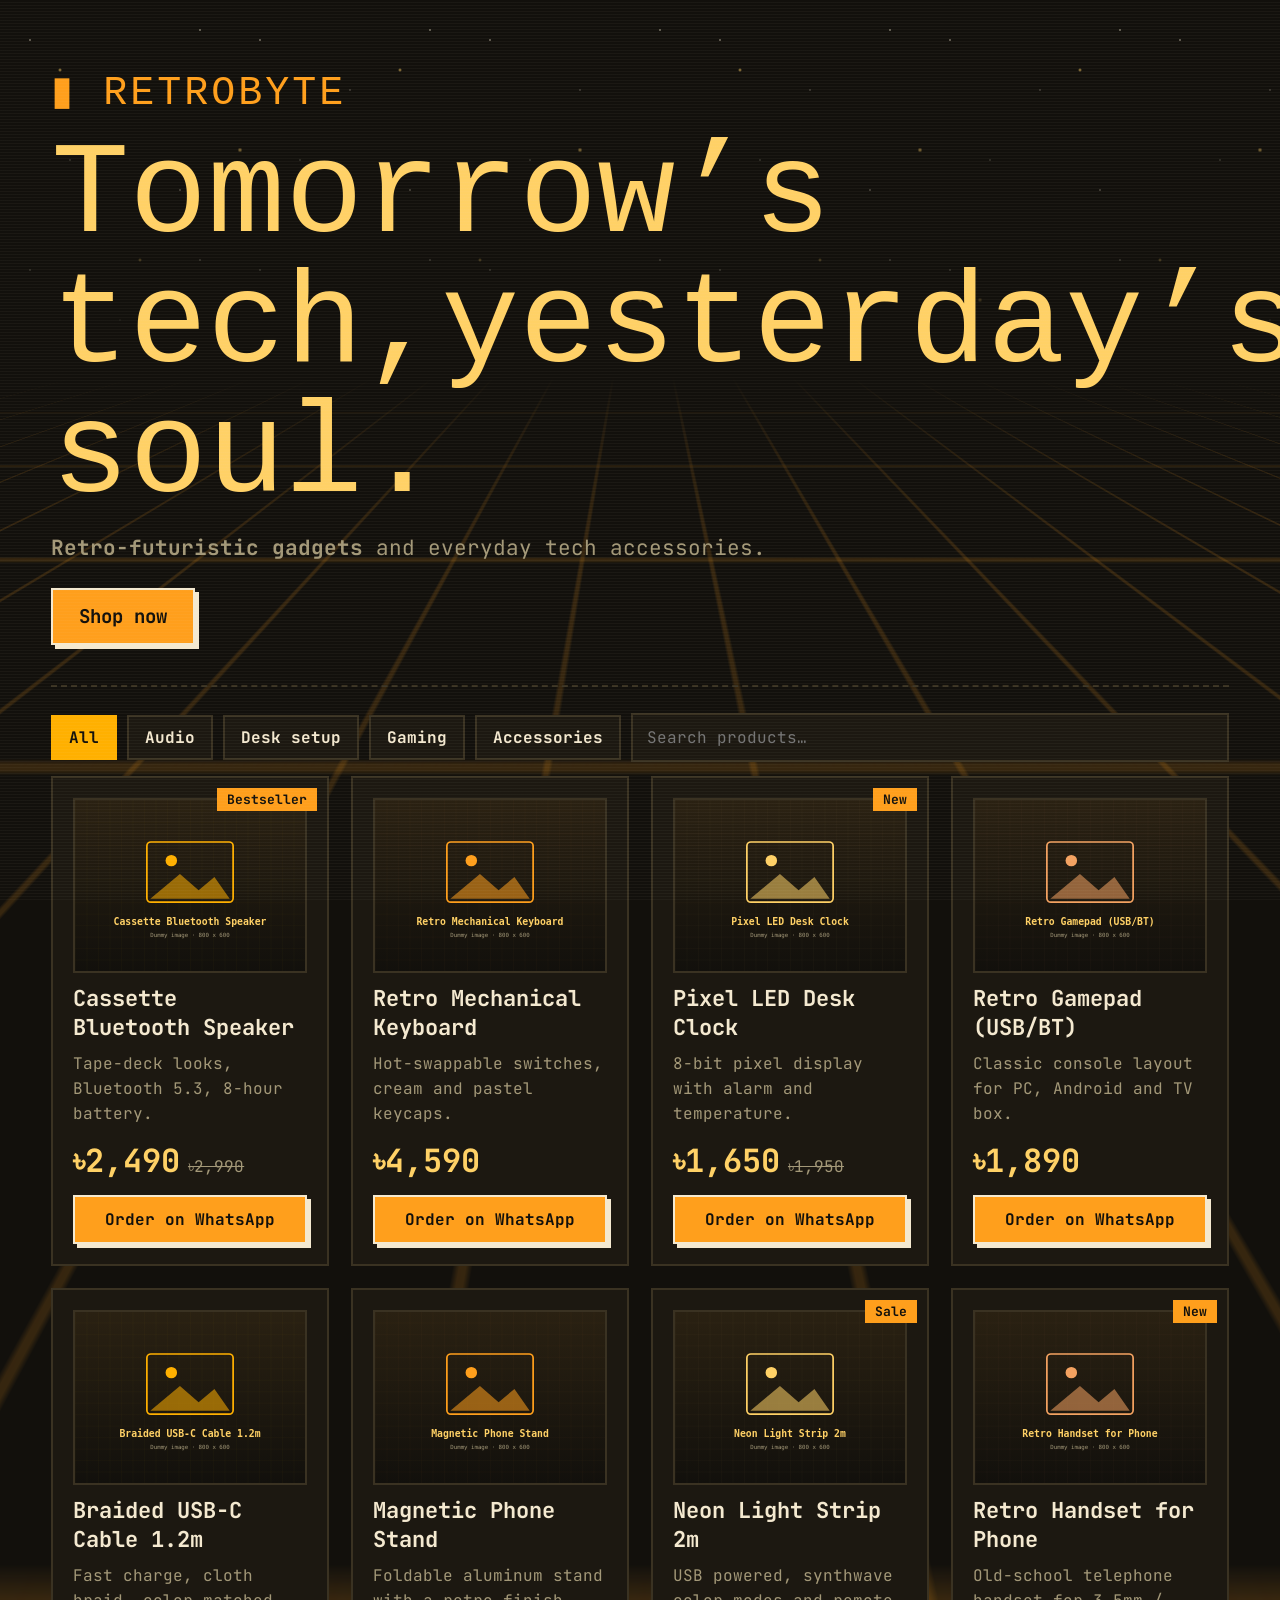
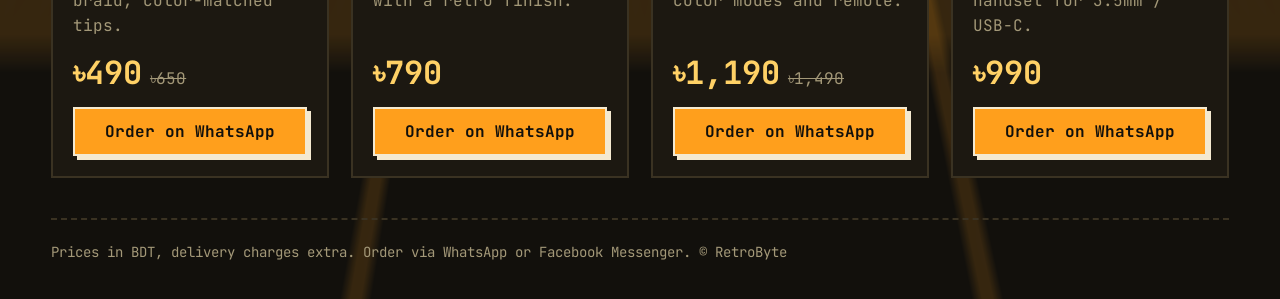
==== index.html @ 9046e6ab "Update logo and header content in index.html" ====
<!DOCTYPE html>
<html lang="en">

<head>
  <meta charset="utf-8">
  <meta name="viewport" content="width=device-width, initial-scale=1, viewport-fit=cover">
  <title>RetroByte · Products &amp; Prices</title>
  <link
    href="https://fonts.googleapis.com/css2?family=JetBrains+Mono:wght@400;700&family=Space+Mono:wght@400;700&family=Space+Grotesk:wght@300;700&family=Nova+Script&display=swap"
    rel="stylesheet">
  <link rel="icon" type="image/png" href="logo.png">
  <link rel="apple-touch-icon" href="logo.png">
  <link rel="stylesheet" href="style.css">
</head>

<body>
  <div aria-hidden="true"><span class="shoot s1"></span><span class="shoot s2"></span><span class="shoot s3"></span>
  </div>
  <div class="wrap">
    <header class="hero">
      <div class="logo">▮ <span class="re">RETRO</span><span class="by">BYTE</span></div>
      <h1 class="tagline"><span class="l1">Tomorrow<span class="p a">’</span>s tech<span
            class="p c">,</span></span><span class="l2">yesterday<span class="p a">’</span>s soul.</span></h1>
      <p class="sub"><b>Retro-futuristic gadgets</b> and everyday tech accessories.</p>
      <div class="nav"><a class="btn" href="#shop">Shop now</a></div>
    </header>

    <section id="shop">
      <div class="tools">
        <div class="chips" id="chips"></div>
        <input type="search" id="q" placeholder="Search products…" aria-label="Search products">
      </div>
      <div class="grid" id="grid"></div>
    </section>


    <footer>
      Prices in BDT, delivery charges extra. Order via WhatsApp or Facebook Messenger. © RetroByte
    </footer>
  </div>

  <script src="products.js"></script>
  <script src="script.js"></script>
</body>

</html>
---- style.css ----
:root {
  --bg: #12100c;
  --surface: #1c1811;
  --text: #f4e9d0;
  --muted: #a39878;
  --line: #3a3222;
  --accent: #ff9f1c;
  --accent2: #ffd166;
  --onaccent: #12100c;
  --tag: #ffb000;
  --tagtext: #12100c;
  --dot: color-mix(in srgb, #f4e9d0 70%, transparent);
  --dot2: color-mix(in srgb, #ffd166 85%, transparent);
  box-sizing: border-box;
  padding-top: env(safe-area-inset-top, 0px);
  padding-bottom: env(safe-area-inset-bottom, 0px)
}

html {
  scroll-padding-top: env(safe-area-inset-top, 0px)
}

*,
*::before,
*::after {
  box-sizing: border-box
}

body {
  margin: 0;
  background: var(--bg);
  color: var(--text);
  font-family: "JetBrains Mono", ui-monospace, Menlo, Consolas, monospace;
  line-height: 1.5
}

.wrap {
  width: 100%;
  max-width: 1600px;
  margin: 0 auto;
  padding: 0 clamp(18px, 4vw, 64px)
}

header.hero {
  padding: 44px 0 28px;
  border-bottom: 2px dashed var(--line)
}

.logo {
  font-family: "VT323", ui-monospace, monospace;
  font-size: clamp(28px, 4vw, 40px);
  color: var(--accent);
  letter-spacing: 3px
}

h1 {
  font-family: "VT323", ui-monospace, monospace;
  font-size: clamp(56px, 12vw, 130px);
  line-height: 1;
  margin: 8px 0 10px;
  font-weight: 400
}

h1 span {
  color: var(--accent2)
}

.hero p {
  max-width: 760px;
  font-size: clamp(16px, 2.2vw, 21px);
  color: var(--muted);
  margin: 0 0 24px
}

.nav .btn {
  font-size: clamp(15px, 1.8vw, 19px);
  padding: 14px 26px
}

.nav {
  display: flex;
  gap: 10px;
  flex-wrap: wrap
}

.btn {
  display: inline-block;
  padding: 10px 16px;
  border: 2px solid var(--text);
  background: var(--accent);
  color: var(--onaccent);
  text-decoration: none;
  font: 700 14px "JetBrains Mono", monospace;
  box-shadow: 4px 4px 0 var(--text);
  cursor: pointer
}

.btn:active {
  transform: translate(2px, 2px);
  box-shadow: 2px 2px 0 var(--text)
}

.btn.alt {
  background: var(--surface);
  color: var(--text)
}

.tools {
  display: flex;
  gap: 10px;
  flex-wrap: wrap;
  align-items: center;
  margin: 26px 0 14px
}

.chips {
  display: flex;
  gap: 10px;
  flex-wrap: wrap
}

.chip {
  padding: 10px 16px;
  border: 2px solid var(--line);
  background: var(--surface);
  color: var(--text);
  font: 700 15px "JetBrains Mono", monospace;
  cursor: pointer
}

.chip[aria-pressed="true"] {
  background: var(--tag);
  color: var(--tagtext);
  border-color: var(--tag)
}

input[type=search] {
  margin-left: auto;
  padding: 12px 14px;
  border: 2px solid var(--line);
  background: var(--surface);
  color: var(--text);
  font: 16px "JetBrains Mono", monospace;
  min-width: 0;
  flex: 1 1 200px;
  max-width: 100%
}

.grid {
  display: grid;
  grid-template-columns: repeat(auto-fill, minmax(min(230px, 100%), 1fr));
  gap: 16px;
  margin-bottom: 40px
}

.card {
  background: var(--surface);
  border: 2px solid var(--line);
  padding: 18px;
  display: flex;
  flex-direction: column;
  gap: 10px;
  position: relative
}

.card:hover {
  border-color: var(--accent2)
}

.badge {
  position: absolute;
  top: 10px;
  right: 10px;
  background: var(--accent);
  color: var(--onaccent);
  font: 700 13px "JetBrains Mono", monospace;
  padding: 3px 10px
}

.card h3 {
  margin: 2px 0 0;
  font-size: 19px;
  line-height: 1.3
}

.card p {
  margin: 0;
  color: var(--muted);
  font-size: 15px;
  line-height: 1.55;
  flex: 1
}

.price {
  display: flex;
  flex-wrap: wrap;
  align-items: baseline;
  gap: 4px 8px
}

.price b {
  font-family: "JetBrains Mono", ui-monospace, monospace;
  font-weight: 700;
  font-size: 28px;
  color: var(--accent2)
}

.price s {
  color: var(--muted);
  font-size: 15px
}

.card .btn {
  text-align: center;
  font-size: 15px;
  padding: 12px 8px
}

.empty {
  grid-column: 1/-1;
  text-align: center;
  color: var(--muted);
  padding: 30px
}

footer {
  border-top: 2px dashed var(--line);
  padding: 22px 0 36px;
  color: var(--muted);
  font-size: 14px
}

img,
svg {
  max-width: 100%
}

@media (max-width:820px) {
  .wrap {
    padding: 0 14px
  }

  header.hero {
    padding: 32px 0 22px
  }
}

@media (max-width:600px) {
  .tools {
    flex-direction: column;
    align-items: stretch;
    gap: 14px
  }

  .chips {
    flex-wrap: wrap;
    gap: 8px;
    order: 2
  }

  .chip {
    flex: 1 1 auto;
    padding: 11px 12px;
    text-align: center
  }

  input[type=search] {
    margin-left: 0;
    width: 100%;
    flex: none;
    font-size: 16px;
    order: 1
  }

  .grid {
    grid-template-columns: repeat(2, minmax(0, 1fr));
    gap: 10px
  }

  .card {
    padding: 12px
  }

  .card h3 {
    font-size: 16px
  }

  .card p {
    font-size: 14px
  }

  .price b {
    font-size: 22px
  }

  .card .btn {
    font-size: 14px;
    padding: 11px 4px
  }

  .nav .btn {
    flex: 1 1 auto;
    text-align: center
  }
}

@media (max-width:380px) {
  .grid {
    grid-template-columns: 1fr
  }
}

@media (min-width:1100px) {
  .grid {
    grid-template-columns: repeat(auto-fill, minmax(260px, 1fr));
    gap: 22px
  }

  .card {
    padding: 20px
  }

  .card h3 {
    font-size: 22px
  }

  .card p {
    font-size: 16px
  }

  .price b {
    font-size: 32px
  }

  .price s {
    font-size: 16px
  }

  .card .btn {
    font-size: 16px
  }

  .chip {
    font-size: 16px
  }

  header.hero {
    padding: 64px 0 40px
  }
}

@media (min-width:1600px) {
  .grid {
    grid-template-columns: repeat(auto-fill, minmax(300px, 1fr))
  }
}

/* Synthwave background: layered stars, shooting stars, scrolling perspective floor */
html::before,
html::after,
body::before,
body::after {
  content: "";
  position: fixed;
  pointer-events: none
}

html::before {
  inset: 0;
  z-index: -3;
  background:
    radial-gradient(1.5px 1.5px at 30px 40px, var(--dot), transparent),
    radial-gradient(1px 1px at 120px 90px, var(--dot), transparent),
    radial-gradient(1.5px 1.5px at 200px 30px, var(--dot), transparent),
    radial-gradient(1px 1px at 70px 160px, var(--dot), transparent),
    radial-gradient(1.5px 1.5px at 180px 190px, var(--dot), transparent);
  background-size: 230px 230px;
  -webkit-mask-image: linear-gradient(to bottom, #000, transparent 45vh);
  mask-image: linear-gradient(to bottom, #000, transparent 45vh);
  animation: twinkle 4s ease-in-out infinite alternate, stars-drift 90s linear infinite;
}

html::after {
  inset: 0;
  z-index: -3;
  background:
    radial-gradient(2px 2px at 60px 70px, var(--dot2), transparent),
    radial-gradient(2.5px 2.5px at 240px 150px, var(--dot2), transparent),
    radial-gradient(2px 2px at 140px 260px, var(--dot2), transparent),
    radial-gradient(2.5px 2.5px at 300px 300px, var(--dot2), transparent);
  background-size: 340px 340px;
  -webkit-mask-image: linear-gradient(to bottom, #000, transparent 45vh);
  mask-image: linear-gradient(to bottom, #000, transparent 45vh);
  animation: twinkle 6s ease-in-out -3s infinite alternate-reverse, stars-drift2 140s linear infinite reverse;
}

.shoot {
  position: fixed;
  z-index: -2;
  width: 130px;
  height: 2px;
  pointer-events: none;
  opacity: 0;
  background: linear-gradient(90deg, transparent, var(--accent2));
  animation: shoot 6s linear infinite;
}

.shoot.s1 {
  left: 8%;
  top: 6vh
}

.shoot.s2 {
  left: 42%;
  top: 14vh;
  animation-duration: 8s;
  animation-delay: 2s
}

.shoot.s3 {
  left: 68%;
  top: 4vh;
  animation-duration: 7s;
  animation-delay: 4s
}

body::before {
  left: -60%;
  right: -60%;
  bottom: 0;
  height: 58vh;
  z-index: -1;
  background-image:
    linear-gradient(color-mix(in srgb, var(--accent) 15%, transparent) 2px, transparent 2px),
    linear-gradient(90deg, color-mix(in srgb, var(--accent) 15%, transparent) 2px, transparent 2px);
  background-size: 60px 60px;
  transform-origin: 50% 0;
  transform: perspective(300px) rotateX(62deg);
  -webkit-mask-image: linear-gradient(to bottom, transparent, #000 35%);
  mask-image: linear-gradient(to bottom, transparent, #000 35%);
  animation: floor 2.5s linear infinite;
}

body::after {
  inset: 0;
  z-index: 50;
  background: repeating-linear-gradient(0deg, color-mix(in srgb, var(--text) 4%, transparent) 0 1px, transparent 1px 3px);
}

@keyframes twinkle {
  from {
    opacity: .25
  }

  to {
    opacity: 1
  }
}

@keyframes stars-drift {
  to {
    background-position: 230px 230px
  }
}

@keyframes stars-drift2 {
  to {
    background-position: 340px 340px
  }
}

@keyframes shoot {
  0% {
    transform: translate(0, 0) rotate(30deg);
    opacity: 0
  }

  2% {
    opacity: 1
  }

  9% {
    transform: translate(45vw, 26vw) rotate(30deg);
    opacity: 0
  }

  100% {
    transform: translate(45vw, 26vw) rotate(30deg);
    opacity: 0
  }
}

@keyframes floor {
  from {
    background-position: 0 0, 0 0
  }

  to {
    background-position: 0 60px, 0 60px
  }
}

/* Product cards: whole card clickable */
.card {
  cursor: pointer
}

.thumb {
  display: block;
  width: 100%;
  aspect-ratio: 4/3;
  overflow: hidden;
  background: var(--bg);
  border: 2px solid var(--line)
}

.thumb img {
  display: block;
  width: 100%;
  height: 100%;
  object-fit: cover
}

.stretch {
  color: inherit;
  text-decoration: none
}

.stretch::after {
  content: "";
  position: absolute;
  inset: 0
}

.card .btn {
  position: relative;
  z-index: 1
}

/* Product page */
.topbar {
  display: flex;
  justify-content: space-between;
  align-items: center;
  gap: 12px;
  padding: 22px 0;
  border-bottom: 2px dashed var(--line);
  flex-wrap: wrap
}

.topbar .logo {
  text-decoration: none
}

.topbar .btn {
  font-size: 15px;
  padding: 10px 18px
}

.crumb {
  margin: 22px 0 18px;
  color: var(--muted);
  font-size: 14px
}

.crumb a {
  color: var(--accent2)
}

.detail {
  display: grid;
  grid-template-columns: minmax(0, 1fr) minmax(0, 1.1fr);
  gap: clamp(20px, 4vw, 56px);
  margin-bottom: 44px
}

.dmedia {
  position: relative;
  align-self: start
}

.dmedia .badge {
  top: 14px;
  right: 14px;
  font-size: 14px
}

.dinfo .cat {
  color: var(--accent2);
  font-size: 14px;
  font-weight: 700;
  text-transform: uppercase;
  letter-spacing: 2px
}

.detail h1 {
  font-family: "JetBrains Mono", ui-monospace, monospace;
  font-size: clamp(26px, 4vw, 42px);
  line-height: 1.2;
  margin: 6px 0 14px
}

.price.big b {
  font-size: clamp(34px, 5vw, 48px)
}

.price.big s {
  font-size: 18px
}

.save {
  background: var(--accent);
  color: var(--onaccent);
  font-weight: 700;
  font-size: 14px;
  padding: 3px 10px
}

.long {
  font-size: clamp(16px, 1.6vw, 18px);
  line-height: 1.65;
  color: var(--muted);
  margin: 16px 0
}

.stock {
  font-weight: 700;
  margin: 6px 0 16px
}

.stock.ok {
  color: #2e9e5b
}

.stock.out {
  color: #d64545
}

.qty {
  display: flex;
  align-items: center;
  gap: 10px;
  margin-bottom: 18px;
  flex-wrap: wrap
}

.qty button {
  width: 46px;
  height: 46px;
  border: 2px solid var(--text);
  background: var(--surface);
  color: var(--text);
  font: 700 22px "JetBrains Mono", monospace;
  cursor: pointer
}

.qty #n {
  min-width: 36px;
  text-align: center;
  font-size: 20px;
  font-weight: 700
}

.qty .total {
  margin-left: 10px;
  font-size: 18px;
  font-weight: 700;
  color: var(--accent2)
}

.big-btn {
  font-size: 18px;
  padding: 16px 30px
}

.sec {
  font-family: "JetBrains Mono", ui-monospace, monospace;
  font-size: 20px;
  margin: 30px 0 10px
}

.feat {
  margin: 0;
  padding-left: 22px;
  line-height: 1.8;
  font-size: 16px
}

.feat li::marker {
  color: var(--accent)
}

.specs {
  width: 100%;
  border-collapse: collapse;
  background: var(--surface);
  border: 2px solid var(--line);
  font-size: 15px
}

.specs th,
.specs td {
  text-align: left;
  padding: 12px 14px;
  border-bottom: 1px solid var(--line);
  vertical-align: top
}

.specs th {
  width: 38%;
  color: var(--muted);
  font-weight: 700
}

.note {
  color: var(--muted);
  font-size: 14px;
  margin-top: 20px
}

.sec.rel {
  margin-top: 10px;
  font-size: 24px
}

@media (max-width:820px) {
  .detail {
    grid-template-columns: 1fr
  }
}

@media (max-width:600px) {
  .big-btn {
    display: block;
    text-align: center
  }

  .specs th {
    width: 44%
  }
}

@media (prefers-reduced-motion:reduce) {

  html::before,
  html::after,
  body::before {
    animation: none
  }

  .shoot {
    display: none
  }
}
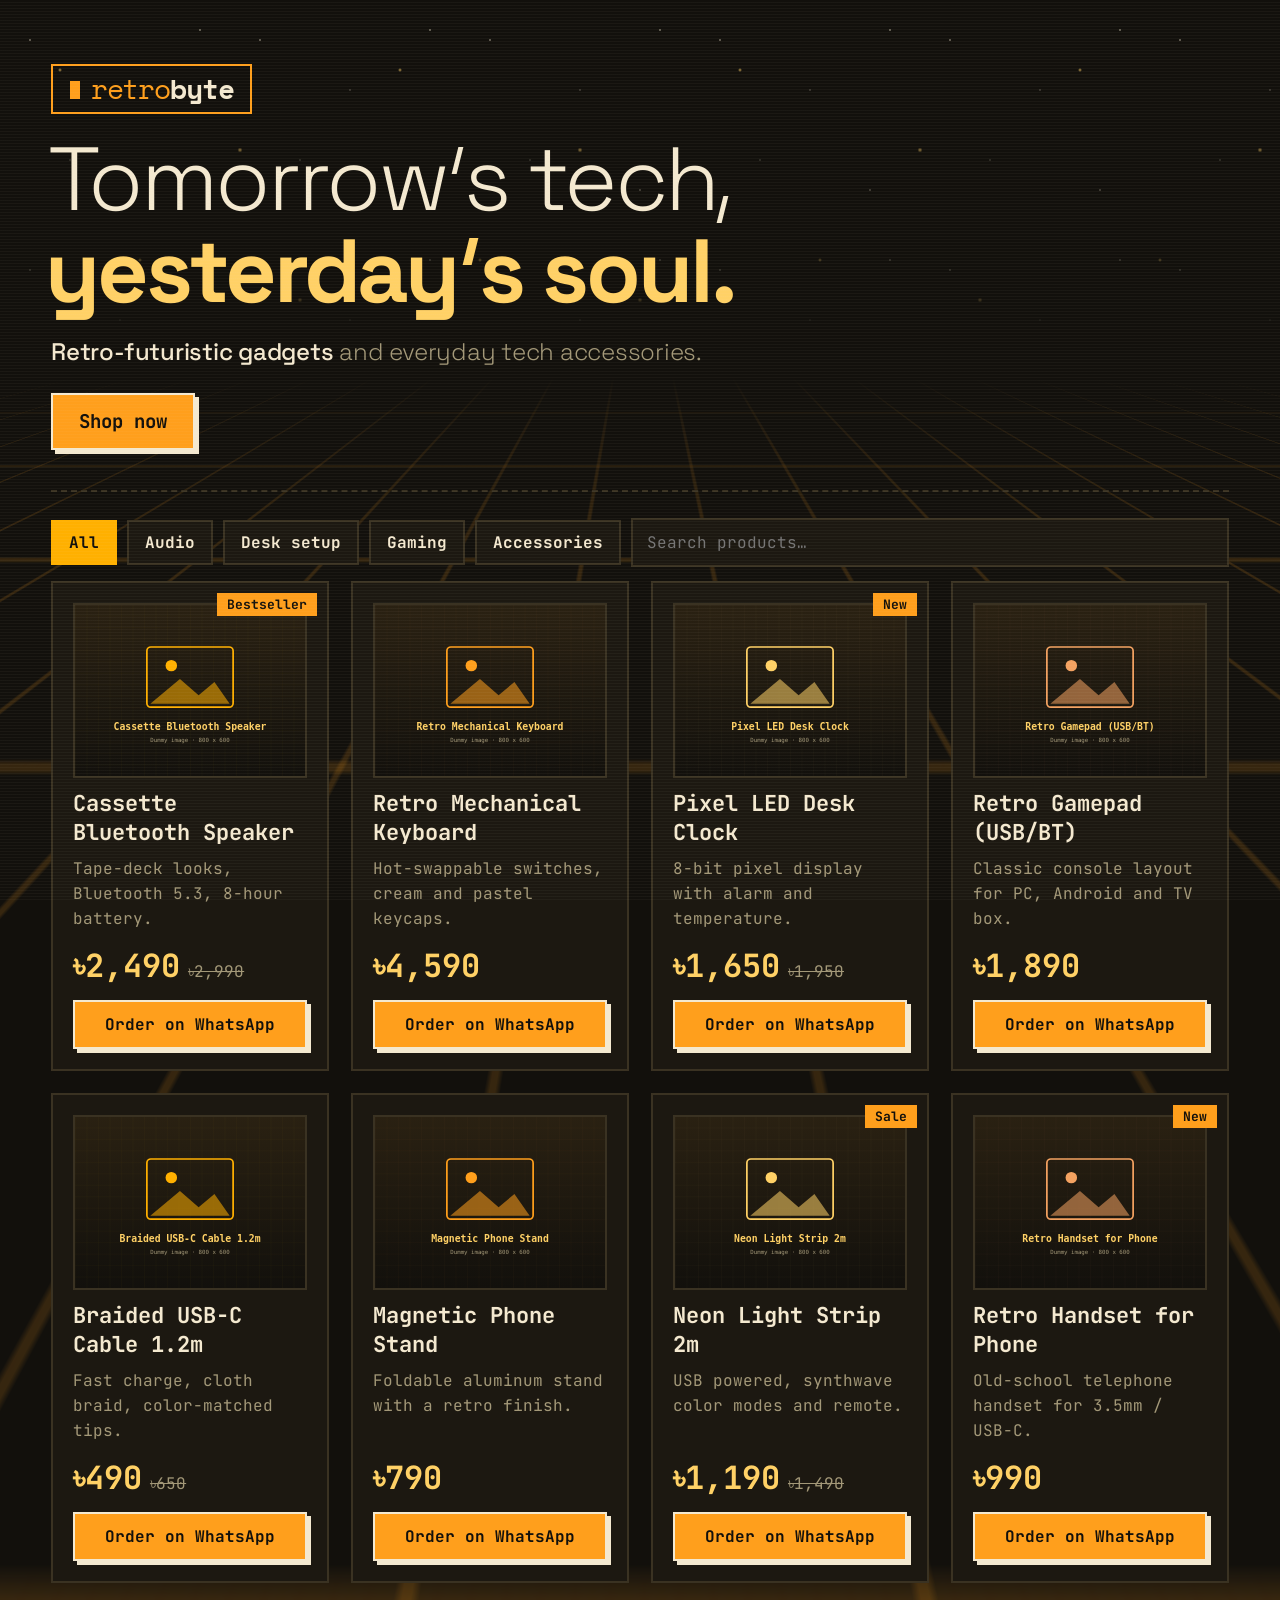
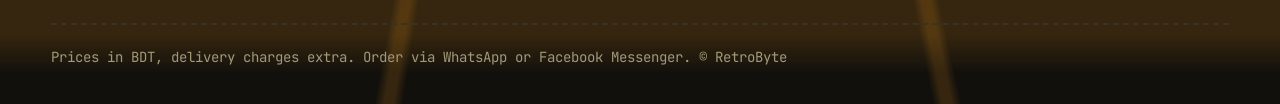
==== commit 00c82f4b: "Refactor logo structure in index.html" ====
--- a/index.html
+++ b/index.html
@@ -18,7 +18,8 @@
   </div>
   <div class="wrap">
     <header class="hero">
-      <div class="logo">▮ <span class="re">RETRO</span><span class="by">BYTE</span></div>
+      <div class="logo"><span class="mark" aria-hidden="true"></span><span class="re">RETRO</span><span
+          class="by">BYTE</span></div>
       <h1 class="tagline"><span class="l1">Tomorrow<span class="p a">’</span>s tech<span
             class="p c">,</span></span><span class="l2">yesterday<span class="p a">’</span>s soul.</span></h1>
       <p class="sub"><b>Retro-futuristic gadgets</b> and everyday tech accessories.</p>
--- a/style.css
+++ b/style.css
@@ -47,17 +47,23 @@
 }
 
 .logo {
-  font-family: "VT323", ui-monospace, monospace;
-  font-size: clamp(28px, 4vw, 40px);
+  font-family: "Space Mono", ui-monospace, monospace;
+  font-size: clamp(18px, 2.6vw, 28px);
+  font-weight: 400;
   color: var(--accent);
-  letter-spacing: 3px
+  letter-spacing: -.04em;
+  text-transform: lowercase;
+  display: inline-block;
+  padding: .2em .6em .25em;
+  border: 2px solid var(--accent);
+  line-height: 1.2
 }
 
 h1 {
-  font-family: "VT323", ui-monospace, monospace;
-  font-size: clamp(56px, 12vw, 130px);
-  line-height: 1;
-  margin: 8px 0 10px;
+  font-family: "Nova Script", system-ui, sans-serif;
+  font-size: clamp(34px, 8vw, 104px);
+  line-height: 1.1;
+  margin: 12px 0 14px;
   font-weight: 400
 }
 
@@ -752,3 +758,102 @@
     display: none
   }
 }
+
+/* Logo block mark: drawn in CSS so it is the same height on every device */
+.logo .mark {
+  display: inline-block;
+  width: .34em;
+  height: .62em;
+  background: var(--accent);
+  margin-right: .4em;
+  vertical-align: baseline
+}
+
+/* Two-tone logo text */
+.logo .re {
+  color: var(--accent)
+}
+
+.logo .by {
+  color: var(--text);
+  font-weight: 700
+}
+
+/* Hero tagline typography */
+.tagline {
+  font-family: "Space Grotesk", system-ui, sans-serif;
+  --fs: clamp(34px, 7vw, 96px);
+  font-size: var(--fs);
+  display: flex;
+  flex-direction: column;
+  letter-spacing: -.035em;
+  line-height: 1.02;
+  text-wrap: balance
+}
+
+.tagline span {
+  display: block
+}
+
+.tagline .l1 {
+  font-weight: 300;
+  color: var(--text)
+}
+
+.tagline .l2 {
+  font-weight: 700;
+  color: var(--accent2)
+}
+
+/* Punctuation drawn as slanted lines (glyph hidden, text kept for screen readers) */
+.tagline {
+  margin: 20px 0 18px
+}
+
+.tagline .l1 {
+  --w: .06;
+  margin-left: -.04em
+}
+
+.tagline .l2 {
+  --w: .11;
+  margin-left: -.065em
+}
+
+.tagline .p {
+  display: inline;
+  font-size: 0;
+  color: inherit
+}
+
+.tagline .p::before {
+  content: "";
+  display: inline-block;
+  width: 0;
+  height: calc(var(--fs) * .3);
+  border-left: calc(var(--fs) * var(--w)) solid currentColor;
+  transform: skewX(-14deg);
+  margin: 0 calc(var(--fs) * .04) 0 calc(var(--fs) * .1);
+  vertical-align: calc(var(--fs) * .41)
+}
+
+.tagline .p.c::before {
+  height: calc(var(--fs) * .3);
+  margin: 0 0 0 calc(var(--fs) * .03);
+  vertical-align: calc(var(--fs) * -.14)
+}
+
+/* Hero subline (spacing unchanged: keeps .hero p margin) */
+.hero p.sub {
+  font-family: "Space Grotesk", system-ui, sans-serif;
+  font-size: clamp(17px, 2.4vw, 24px);
+  font-weight: 300;
+  line-height: 1.4;
+  letter-spacing: -.01em;
+  color: var(--muted)
+}
+
+.hero p.sub b {
+  font-weight: 500;
+  color: var(--text)
+}
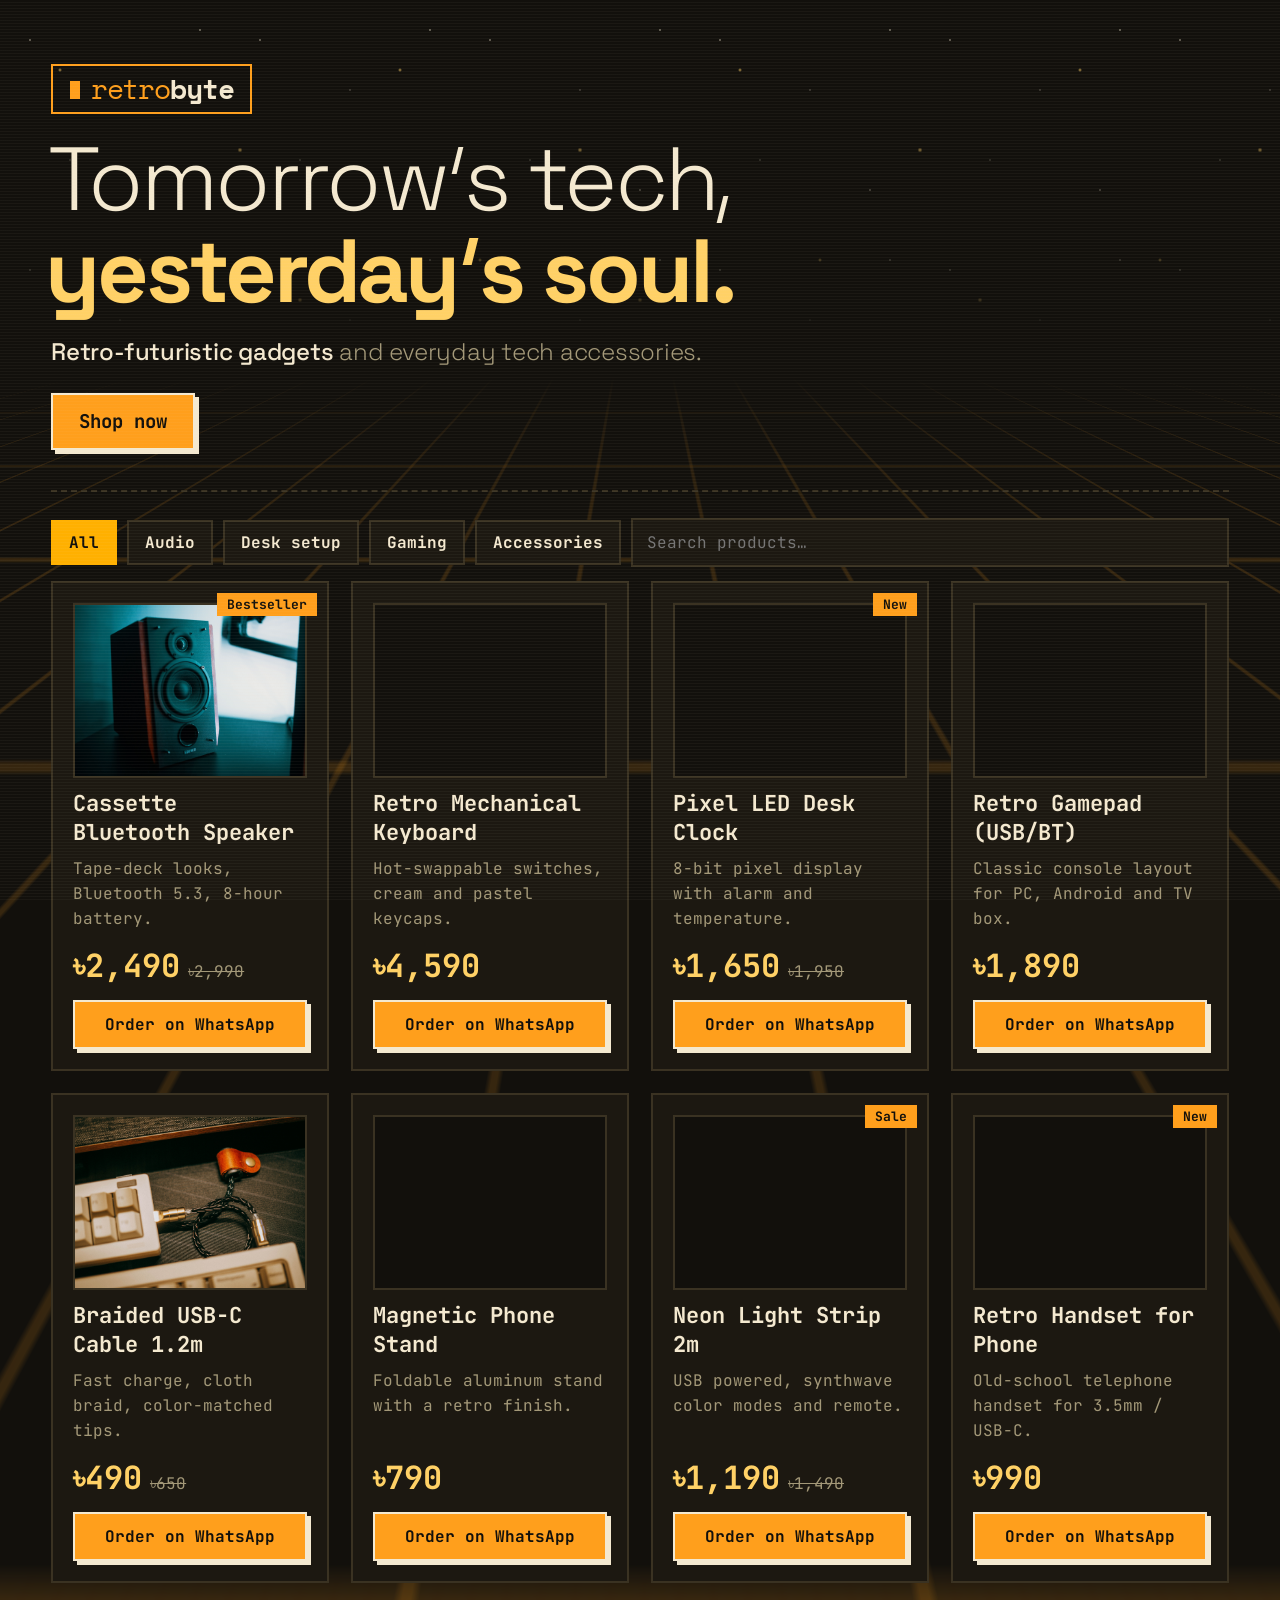
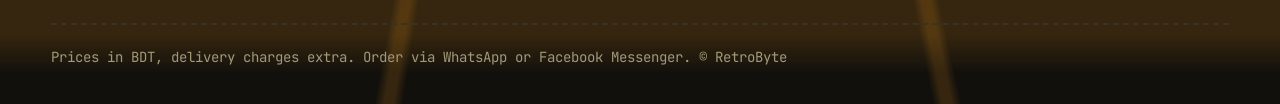
==== commit 2a8b6520: "Add preconnect links for Google Fonts Added preconnect links for Google Fonts to improve loading per" ====
--- a/index.html
+++ b/index.html
@@ -5,8 +5,10 @@
   <meta charset="utf-8">
   <meta name="viewport" content="width=device-width, initial-scale=1, viewport-fit=cover">
   <title>RetroByte · Products &amp; Prices</title>
+  <link rel="preconnect" href="https://fonts.googleapis.com">
+  <link rel="preconnect" href="https://fonts.gstatic.com" crossorigin>
   <link
-    href="https://fonts.googleapis.com/css2?family=JetBrains+Mono:wght@400;700&family=Space+Mono:wght@400;700&family=Space+Grotesk:wght@300;700&family=Nova+Script&display=swap"
+    href="https://fonts.googleapis.com/css2?family=JetBrains+Mono:wght@400;700&family=Space+Mono:wght@400;700&family=Space+Grotesk:wght@300;700&display=swap"
     rel="stylesheet">
   <link rel="icon" type="image/png" href="logo.png">
   <link rel="apple-touch-icon" href="logo.png">
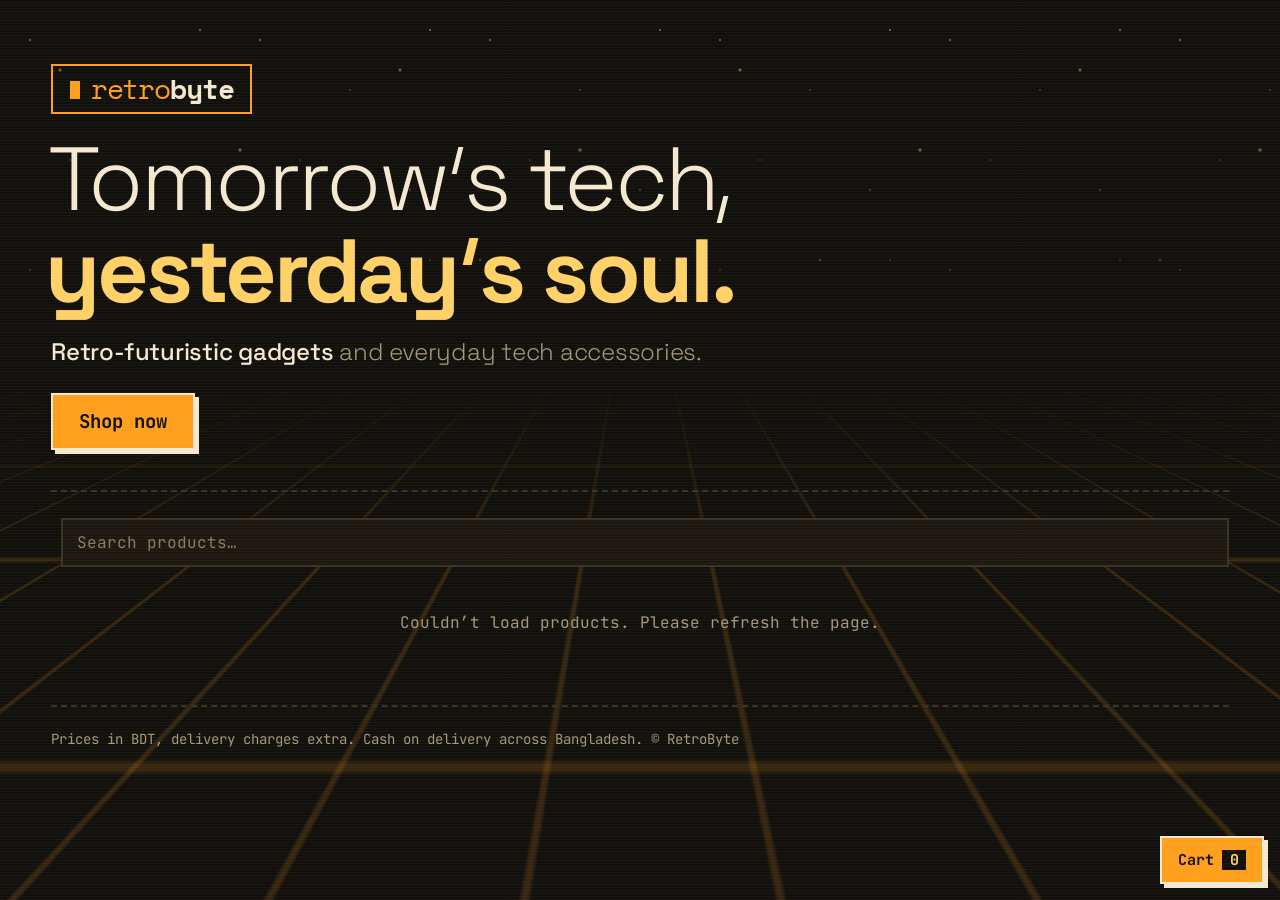
==== commit cd59c580: "Add files via upload" ====
--- a/index.html
+++ b/index.html
@@ -13,6 +13,8 @@
   <link rel="icon" type="image/png" href="logo.png">
   <link rel="apple-touch-icon" href="logo.png">
   <link rel="stylesheet" href="style.css">
+  <link rel="stylesheet" href="cart.css">
+  <link rel="stylesheet" href="order.css">
 </head>
 
 <body>
@@ -38,12 +40,14 @@
 
 
     <footer>
-      Prices in BDT, delivery charges extra. Order via WhatsApp or Facebook Messenger. © RetroByte
+      Prices in BDT, delivery charges extra. Cash on delivery across Bangladesh. © RetroByte
     </footer>
   </div>
 
   <script src="products.js"></script>
+  <script src="cart.js"></script>
+  <script src="order.js"></script>
   <script src="script.js"></script>
 </body>
 
-</html>
+</html>
--- a/style.css
+++ b/style.css
@@ -169,8 +169,62 @@
   position: relative
 }
 
-.card:hover {
-  border-color: var(--accent2)
+/* Card pop-up. Only transform and opacity change on hover (GPU-composited, no repaint):
+   the card's background, border and orange "shadow" are drawn by ::after / ::before so they can move with the card. */
+.card {
+  background: transparent;
+  border-color: transparent;
+  isolation: isolate;
+  transition: transform .16s ease-out
+}
+
+.card::before,
+.card::after {
+  content: "";
+  position: absolute;
+  inset: -2px;
+  z-index: -1;
+  pointer-events: none
+}
+
+.card::before {
+  background: var(--accent);
+  opacity: 0;
+  transform: translate(6px, 8px);
+  transition: opacity .16s ease-out, transform .16s ease-out
+}
+
+.card::after {
+  background: var(--surface);
+  border: 2px solid var(--line)
+}
+
+/* mouse devices only, so touch screens don't get a stuck "hover" state */
+@media (hover: hover) {
+  .card:hover {
+    transform: translate(-4px, -6px);
+    z-index: 2
+  }
+
+  .card:hover::before {
+    opacity: 1
+  }
+}
+
+.card:active {
+  transform: translate(-1px, -2px)
+}
+
+.card:active::before {
+  transform: translate(2px, 3px)
+}
+
+@media (prefers-reduced-motion: reduce) {
+
+  .card,
+  .card::before {
+    transition: none
+  }
 }
 
 .badge {
@@ -361,7 +415,9 @@
   }
 }
 
-/* Synthwave background: layered stars, shooting stars, scrolling perspective floor */
+/* Synthwave background: stars, shooting stars, scrolling perspective floor.
+   Performance: only opacity and transform are animated (GPU-composited).
+   Animating background-position or masks forces a full repaint every frame, which makes hover feel janky. */
 html::before,
 html::after,
 body::before,
@@ -371,6 +427,7 @@
   pointer-events: none
 }
 
+/* both star layers in one element */
 html::before {
   inset: 0;
   z-index: -3;
@@ -379,25 +436,26 @@
     radial-gradient(1px 1px at 120px 90px, var(--dot), transparent),
     radial-gradient(1.5px 1.5px at 200px 30px, var(--dot), transparent),
     radial-gradient(1px 1px at 70px 160px, var(--dot), transparent),
-    radial-gradient(1.5px 1.5px at 180px 190px, var(--dot), transparent);
-  background-size: 230px 230px;
-  -webkit-mask-image: linear-gradient(to bottom, #000, transparent 45vh);
-  mask-image: linear-gradient(to bottom, #000, transparent 45vh);
-  animation: twinkle 4s ease-in-out infinite alternate, stars-drift 90s linear infinite;
-}
-
-html::after {
-  inset: 0;
-  z-index: -3;
-  background:
+    radial-gradient(1.5px 1.5px at 180px 190px, var(--dot), transparent),
     radial-gradient(2px 2px at 60px 70px, var(--dot2), transparent),
     radial-gradient(2.5px 2.5px at 240px 150px, var(--dot2), transparent),
     radial-gradient(2px 2px at 140px 260px, var(--dot2), transparent),
     radial-gradient(2.5px 2.5px at 300px 300px, var(--dot2), transparent);
-  background-size: 340px 340px;
+  background-size: 230px 230px, 230px 230px, 230px 230px, 230px 230px, 230px 230px, 340px 340px, 340px 340px, 340px 340px, 340px 340px;
   -webkit-mask-image: linear-gradient(to bottom, #000, transparent 45vh);
   mask-image: linear-gradient(to bottom, #000, transparent 45vh);
-  animation: twinkle 6s ease-in-out -3s infinite alternate-reverse, stars-drift2 140s linear infinite reverse;
+  will-change: opacity;
+  animation: twinkle 4s ease-in-out infinite alternate;
+}
+
+/* fades the top of the floor into the page background (replaces the old animated mask) */
+html::after {
+  left: 0;
+  right: 0;
+  bottom: 0;
+  height: calc(58vh + 80px);
+  z-index: -1;
+  background: linear-gradient(to bottom, var(--bg) 80px, transparent calc(80px + 21vh));
 }
 
 .shoot {
@@ -407,6 +465,7 @@
   height: 2px;
   pointer-events: none;
   opacity: 0;
+  will-change: transform, opacity;
   background: linear-gradient(90deg, transparent, var(--accent2));
   animation: shoot 6s linear infinite;
 }
@@ -430,20 +489,20 @@
   animation-delay: 4s
 }
 
+/* floor: taller by 60px (one grid tile) so it can slide down by one tile and loop seamlessly */
 body::before {
   left: -60%;
   right: -60%;
   bottom: 0;
-  height: 58vh;
+  height: calc(58vh + 60px);
   z-index: -1;
   background-image:
     linear-gradient(color-mix(in srgb, var(--accent) 15%, transparent) 2px, transparent 2px),
     linear-gradient(90deg, color-mix(in srgb, var(--accent) 15%, transparent) 2px, transparent 2px);
   background-size: 60px 60px;
-  transform-origin: 50% 0;
+  transform-origin: 50% 60px;
   transform: perspective(300px) rotateX(62deg);
-  -webkit-mask-image: linear-gradient(to bottom, transparent, #000 35%);
-  mask-image: linear-gradient(to bottom, transparent, #000 35%);
+  will-change: transform;
   animation: floor 2.5s linear infinite;
 }
 
@@ -463,18 +522,6 @@
   }
 }
 
-@keyframes stars-drift {
-  to {
-    background-position: 230px 230px
-  }
-}
-
-@keyframes stars-drift2 {
-  to {
-    background-position: 340px 340px
-  }
-}
-
 @keyframes shoot {
   0% {
     transform: translate(0, 0) rotate(30deg);
@@ -498,11 +545,11 @@
 
 @keyframes floor {
   from {
-    background-position: 0 0, 0 0
+    transform: perspective(300px) rotateX(62deg) translateY(0)
   }
 
   to {
-    background-position: 0 60px, 0 60px
+    transform: perspective(300px) rotateX(62deg) translateY(60px)
   }
 }
 
@@ -857,3 +904,401 @@
   font-weight: 500;
   color: var(--text)
 }
+
+/* Button pop-up (all .btn buttons). Same idea as the cards: the button and its block shadow are separate layers,
+   so hover only moves/transforms them (no repaint). The shadow stays put while the button lifts off it. */
+.btn {
+  position: relative;
+  isolation: isolate;
+  background: transparent;
+  border-color: transparent;
+  box-shadow: none;
+  transition: transform .16s ease-out
+}
+
+.btn::before,
+.btn::after {
+  content: "";
+  position: absolute;
+  inset: -2px;
+  z-index: -1;
+  pointer-events: none
+}
+
+.btn::before {
+  background: var(--text);
+  transform: translate(4px, 4px);
+  transition: transform .16s ease-out
+}
+
+.btn::after {
+  background: var(--accent);
+  border: 2px solid var(--text)
+}
+
+.btn.alt,
+.btn.alt::after {
+  background: var(--surface)
+}
+
+.btn.alt {
+  background: transparent
+}
+
+@media (hover: hover) {
+  .btn:hover {
+    transform: translate(-3px, -3px)
+  }
+
+  .btn:hover::before {
+    transform: translate(7px, 7px)
+  }
+}
+
+.btn:active {
+  transform: translate(2px, 2px);
+  box-shadow: none
+}
+
+.btn:active::before {
+  transform: translate(2px, 2px)
+}
+
+@media (prefers-reduced-motion: reduce) {
+
+  .btn,
+  .btn::before {
+    transition: none
+  }
+}
+
+/* Category bar: chips pop up on hover; the selected chip stays raised with a block shadow.
+   Background, border and shadow are separate layers so movement is transform/opacity only. */
+.chip {
+  position: relative;
+  isolation: isolate;
+  background: transparent;
+  border-color: transparent;
+  transition: transform .16s ease-out;
+  animation: chipin .35s ease-out backwards
+}
+
+.chip::before,
+.chip::after {
+  content: "";
+  position: absolute;
+  inset: -2px;
+  z-index: -1;
+  pointer-events: none
+}
+
+.chip::before {
+  background: var(--accent);
+  opacity: 0;
+  transition: opacity .16s ease-out, transform .16s ease-out, background-color .16s ease-out
+}
+
+.chip::after {
+  background: var(--surface);
+  border: 2px solid var(--line);
+  transition: background-color .16s ease-out, border-color .16s ease-out
+}
+
+.chip[aria-pressed="true"],
+.chip[aria-pressed="true"]::after {
+  background: var(--tag);
+  border-color: var(--tag)
+}
+
+.chip[aria-pressed="true"] {
+  background: transparent;
+  border-color: transparent;
+  color: var(--tagtext);
+  transform: translate(-2px, -2px)
+}
+
+.chip[aria-pressed="true"]::before {
+  background: var(--text);
+  opacity: 1;
+  transform: translate(4px, 4px)
+}
+
+@media (hover: hover) {
+  .chip:hover {
+    transform: translate(-2px, -2px)
+  }
+
+  .chip:hover::before {
+    opacity: 1;
+    transform: translate(4px, 4px)
+  }
+
+  .chip:not([aria-pressed="true"]):hover::after {
+    border-color: var(--accent2)
+  }
+}
+
+.chip:active {
+  transform: translate(1px, 1px)
+}
+
+.chip:active::before {
+  transform: translate(1px, 1px)
+}
+
+.chip:focus-visible {
+  outline: 2px solid var(--accent2);
+  outline-offset: 4px
+}
+
+.chip:nth-child(2) {
+  animation-delay: 40ms
+}
+
+.chip:nth-child(3) {
+  animation-delay: 80ms
+}
+
+.chip:nth-child(4) {
+  animation-delay: 120ms
+}
+
+.chip:nth-child(5) {
+  animation-delay: 160ms
+}
+
+.chip:nth-child(6) {
+  animation-delay: 200ms
+}
+
+.chip:nth-child(n+7) {
+  animation-delay: 240ms
+}
+
+@keyframes chipin {
+  from {
+    opacity: 0;
+    transform: translateY(8px)
+  }
+}
+
+@media (prefers-reduced-motion: reduce) {
+
+  .chip,
+  .chip::before,
+  .chip::after {
+    transition: none;
+    animation: none
+  }
+}
+
+/* Search box: lifts with a block shadow when focused, border highlights on hover */
+input[type=search] {
+  caret-color: var(--accent);
+  transition: transform .16s ease-out, border-color .16s ease-out, box-shadow .16s ease-out, background-color .16s ease-out
+}
+
+input[type=search]::placeholder {
+  color: var(--muted);
+  opacity: .8;
+  transition: opacity .16s ease-out
+}
+
+@media (hover: hover) {
+  input[type=search]:hover {
+    border-color: var(--muted)
+  }
+}
+
+input[type=search]:focus {
+  outline: none;
+  border-color: var(--accent2);
+  background: color-mix(in srgb, var(--surface) 88%, var(--accent) 12%);
+  transform: translate(-2px, -2px);
+  box-shadow: 4px 4px 0 var(--accent)
+}
+
+input[type=search]:focus::placeholder {
+  opacity: .4
+}
+
+@media (prefers-reduced-motion: reduce) {
+
+  input[type=search],
+  input[type=search]::placeholder {
+    transition: none
+  }
+}
+
+/* match the browser's clear (×) button to the theme */
+input[type=search]::-webkit-search-cancel-button {
+  -webkit-appearance: none;
+  appearance: none;
+  width: 14px;
+  height: 14px;
+  cursor: pointer;
+  background: var(--accent2);
+  -webkit-mask: url("data:image/svg+xml,%3Csvg xmlns='http://www.w3.org/2000/svg' viewBox='0 0 14 14'%3E%3Cpath d='M2 2l10 10M12 2L2 12' stroke='black' stroke-width='2.4'/%3E%3C/svg%3E") center / contain no-repeat;
+  mask: url("data:image/svg+xml,%3Csvg xmlns='http://www.w3.org/2000/svg' viewBox='0 0 14 14'%3E%3Cpath d='M2 2l10 10M12 2L2 12' stroke='black' stroke-width='2.4'/%3E%3C/svg%3E") center / contain no-repeat
+}
+
+/* filtered-out cards (the .card display rule would otherwise override the hidden attribute) */
+.card[hidden] {
+  display: none
+}
+
+/* Promote cards, buttons and chips to their own GPU layers only while hovered.
+   Keeping them promoted all the time created dozens of layers that all had to be built at once
+   when a tab switch re-showed the whole grid. */
+@media (hover: hover) {
+
+  .card:hover,
+  .btn:hover,
+  .chip:hover {
+    will-change: transform
+  }
+}
+
+/* Product page image gallery */
+.dmedia .badge {
+  z-index: 3
+}
+
+.gstage {
+  position: relative
+}
+
+.gstage #gmain.fade {
+  animation: gfade .22s ease-out
+}
+
+@keyframes gfade {
+  from {
+    opacity: .25
+  }
+}
+
+.gnav {
+  position: absolute;
+  top: 50%;
+  z-index: 2;
+  width: 44px;
+  height: 44px;
+  margin-top: -22px;
+  padding: 0 0 4px;
+  border: 2px solid var(--text);
+  background: var(--surface);
+  color: var(--text);
+  font: 700 28px/1 "JetBrains Mono", monospace;
+  cursor: pointer;
+  transition: transform .16s ease-out, background-color .16s ease-out
+}
+
+.gnav[hidden],
+.gcount[hidden] {
+  display: none
+}
+
+.gnav.prev {
+  left: 10px
+}
+
+.gnav.next {
+  right: 10px
+}
+
+@media (hover: hover) {
+  .gnav:hover {
+    background: var(--accent);
+    color: var(--onaccent);
+    transform: translateY(-2px)
+  }
+}
+
+.gnav:active {
+  transform: translateY(1px)
+}
+
+.gcount {
+  position: absolute;
+  left: 10px;
+  bottom: 10px;
+  z-index: 2;
+  padding: 3px 10px;
+  background: var(--bg);
+  border: 2px solid var(--line);
+  color: var(--text);
+  font: 700 13px "JetBrains Mono", monospace
+}
+
+.gthumbs {
+  display: flex;
+  flex-wrap: wrap;
+  gap: 10px;
+  margin-top: 12px
+}
+
+.gthumbs:empty {
+  display: none
+}
+
+.gt {
+  width: 84px;
+  aspect-ratio: 4/3;
+  padding: 0;
+  border: 2px solid var(--line);
+  background: var(--bg);
+  overflow: hidden;
+  cursor: pointer;
+  opacity: .6;
+  transition: opacity .16s ease-out, transform .16s ease-out
+}
+
+.gt img {
+  display: block;
+  width: 100%;
+  height: 100%;
+  object-fit: cover
+}
+
+.gt[aria-current="true"] {
+  opacity: 1;
+  border-color: var(--accent2);
+  outline: 2px solid var(--accent2);
+  outline-offset: 2px
+}
+
+@media (hover: hover) {
+  .gt:hover {
+    opacity: 1;
+    transform: translateY(-2px)
+  }
+}
+
+.gnav:focus-visible,
+.gt:focus-visible {
+  outline: 2px solid var(--accent2);
+  outline-offset: 3px
+}
+
+@media (max-width:600px) {
+  .gt {
+    width: 64px
+  }
+
+  .gthumbs {
+    gap: 8px
+  }
+}
+
+@media (prefers-reduced-motion: reduce) {
+
+  .gstage #gmain.fade {
+    animation: none
+  }
+
+  .gnav,
+  .gt {
+    transition: none
+  }
+}
--- a/cart.css
+++ b/cart.css
@@ -0,0 +1,315 @@
+/* Cart: floating button, slide-in panel, toast */
+.cart-fab {
+  position: fixed;
+  right: 16px;
+  bottom: calc(16px + env(safe-area-inset-bottom, 0px));
+  z-index: 50;
+  display: flex;
+  align-items: center;
+  gap: 8px;
+  padding: 12px 16px;
+  border: 2px solid var(--text);
+  background: var(--accent);
+  color: var(--onaccent);
+  font: 700 15px "JetBrains Mono", monospace;
+  box-shadow: 4px 4px 0 var(--text);
+  cursor: pointer;
+  transition: transform .16s ease-out
+}
+
+.cart-fab:active {
+  transform: translate(2px, 2px);
+  box-shadow: 2px 2px 0 var(--text)
+}
+
+.cart-n {
+  min-width: 24px;
+  padding: 0 6px;
+  background: var(--bg);
+  color: var(--accent2);
+  text-align: center
+}
+
+.cart-fab.bump {
+  animation: cartbump .3s ease-out
+}
+
+@keyframes cartbump {
+  50% {
+    transform: scale(1.12)
+  }
+}
+
+@media (hover: hover) {
+  .cart-fab:hover {
+    transform: translate(-2px, -2px)
+  }
+}
+
+.cart-ov {
+  position: fixed;
+  inset: 0;
+  z-index: 90;
+  background: rgba(0, 0, 0, .6)
+}
+
+.cart-panel {
+  position: fixed;
+  top: 0;
+  right: 0;
+  bottom: 0;
+  z-index: 100;
+  width: min(420px, 100%);
+  display: flex;
+  flex-direction: column;
+  background: var(--surface);
+  border-left: 2px solid var(--text);
+  padding-top: env(safe-area-inset-top, 0px);
+  padding-bottom: env(safe-area-inset-bottom, 0px);
+  animation: cartin .2s ease-out
+}
+
+.cart-ov[hidden],
+.cart-panel[hidden] {
+  display: none
+}
+
+@keyframes cartin {
+  from {
+    transform: translateX(40px);
+    opacity: 0
+  }
+}
+
+.cart-head {
+  display: flex;
+  align-items: center;
+  justify-content: space-between;
+  padding: 14px 18px;
+  border-bottom: 2px dashed var(--line)
+}
+
+.cart-head h2 {
+  margin: 0;
+  font-size: 20px
+}
+
+.cart-x {
+  width: 40px;
+  height: 40px;
+  border: 2px solid var(--line);
+  background: var(--bg);
+  color: var(--text);
+  font: 700 24px/1 "JetBrains Mono", monospace;
+  cursor: pointer
+}
+
+.cart-x:hover,
+.cart-x:focus-visible {
+  border-color: var(--accent2)
+}
+
+.cart-body {
+  flex: 1;
+  overflow-y: auto;
+  padding: 6px 18px
+}
+
+.cart-empty {
+  padding: 40px 0;
+  text-align: center;
+  color: var(--muted)
+}
+
+.cart-row {
+  display: grid;
+  grid-template-columns: 80px 1fr auto;
+  gap: 12px;
+  padding: 14px 0;
+  border-bottom: 1px solid var(--line)
+}
+
+.cart-row.off {
+  opacity: .6
+}
+
+.cart-row img {
+  width: 80px;
+  height: 60px;
+  object-fit: cover;
+  border: 2px solid var(--line);
+  background: var(--bg)
+}
+
+.cart-row .ci a {
+  color: var(--text);
+  font-weight: 700;
+  font-size: 15px;
+  line-height: 1.3;
+  text-decoration: none
+}
+
+.cart-row .ci a:hover {
+  color: var(--accent2)
+}
+
+.cart-row .cp {
+  color: var(--muted);
+  font-size: 13px;
+  margin: 2px 0 8px
+}
+
+.cart-row .ct {
+  color: var(--accent2);
+  font-weight: 700;
+  font-size: 15px;
+  white-space: nowrap
+}
+
+.cq {
+  display: flex;
+  align-items: center;
+  gap: 8px
+}
+
+.cq span {
+  min-width: 22px;
+  text-align: center;
+  font-weight: 700
+}
+
+.cq button {
+  min-width: 32px;
+  height: 32px;
+  padding: 0 8px;
+  border: 2px solid var(--line);
+  background: var(--bg);
+  color: var(--text);
+  font: 700 16px "JetBrains Mono", monospace;
+  cursor: pointer
+}
+
+.cq button:hover,
+.cq button:focus-visible {
+  border-color: var(--accent2)
+}
+
+.cq .rm {
+  margin-left: 6px;
+  font-size: 12px;
+  color: var(--muted)
+}
+
+.cart-foot {
+  padding: 14px 18px 18px;
+  border-top: 2px dashed var(--line);
+  display: flex;
+  flex-direction: column;
+  gap: 10px
+}
+
+.cart-foot:empty {
+  display: none
+}
+
+.cart-total {
+  display: flex;
+  justify-content: space-between;
+  align-items: baseline
+}
+
+.cart-total b {
+  font-size: 26px;
+  color: var(--accent2)
+}
+
+.cart-note {
+  margin: 0;
+  color: var(--muted);
+  font-size: 13px
+}
+
+.cart-foot .btn {
+  text-align: center;
+  padding: 14px 8px
+}
+
+.cart-clear {
+  align-self: center;
+  border: 0;
+  background: none;
+  color: var(--muted);
+  font: 14px "JetBrains Mono", monospace;
+  text-decoration: underline;
+  cursor: pointer
+}
+
+.cart-toast {
+  position: fixed;
+  left: 50%;
+  bottom: calc(80px + env(safe-area-inset-bottom, 0px));
+  z-index: 110;
+  max-width: calc(100% - 32px);
+  padding: 10px 16px;
+  background: var(--text);
+  color: var(--bg);
+  font: 700 14px "JetBrains Mono", monospace;
+  transform: translate(-50%, 12px);
+  opacity: 0;
+  pointer-events: none;
+  transition: opacity .2s, transform .2s
+}
+
+.cart-toast.show {
+  opacity: 1;
+  transform: translate(-50%, 0)
+}
+
+/* product page: add-to-cart + order buttons side by side */
+.actions {
+  display: flex;
+  flex-wrap: wrap;
+  gap: 14px;
+  margin: 14px 0
+}
+
+.actions .btn {
+  flex: 1 1 0;
+  min-width: 0;
+  text-align: center
+}
+
+.card-actions {
+  display: flex;
+  gap: 10px
+}
+
+.card .card-actions .btn {
+  flex: 1 1 0;
+  min-width: 0;
+  display: flex;
+  align-items: center;
+  justify-content: center;
+  padding: 10px 6px;
+  font-size: 14px;
+  line-height: 1.25
+}
+
+@media (max-width:600px) {
+  .card .card-actions .btn {
+    font-size: 12px
+  }
+}
+
+@media (prefers-reduced-motion: reduce) {
+
+  .cart-fab,
+  .cart-toast {
+    transition: none
+  }
+
+  .cart-fab.bump,
+  .cart-panel {
+    animation: none
+  }
+}
--- a/order.css
+++ b/order.css
@@ -0,0 +1,156 @@
+/* Order form modal */
+.ord-ov {
+  position: fixed;
+  inset: 0;
+  z-index: 120;
+  background: rgba(0, 0, 0, .7)
+}
+
+.ord-modal {
+  position: fixed;
+  z-index: 130;
+  top: 50%;
+  left: 50%;
+  transform: translate(-50%, -50%);
+  width: min(520px, calc(100% - 24px));
+  max-height: calc(100dvh - 24px);
+  display: flex;
+  flex-direction: column;
+  background: var(--surface);
+  border: 2px solid var(--text);
+  box-shadow: 6px 6px 0 var(--accent)
+}
+
+.ord-ov[hidden],
+.ord-modal[hidden] {
+  display: none
+}
+
+.ord-head {
+  display: flex;
+  align-items: center;
+  justify-content: space-between;
+  padding: 14px 18px;
+  border-bottom: 2px dashed var(--line)
+}
+
+.ord-head h2 {
+  margin: 0;
+  font-size: 20px
+}
+
+.ord-body {
+  overflow-y: auto;
+  padding: 16px 18px 20px
+}
+
+.ord-items {
+  list-style: none;
+  margin: 0 0 10px;
+  padding: 0
+}
+
+.ord-items li {
+  display: flex;
+  justify-content: space-between;
+  gap: 12px;
+  padding: 8px 0;
+  border-bottom: 1px solid var(--line);
+  font-size: 15px
+}
+
+.ord-items b {
+  color: var(--accent2);
+  white-space: nowrap
+}
+
+.ord-total {
+  display: flex;
+  justify-content: space-between;
+  align-items: baseline;
+  margin: 8px 0 4px
+}
+
+.ord-total b {
+  font-size: 26px;
+  color: var(--accent2)
+}
+
+#ordform {
+  margin-top: 14px
+}
+
+#ordform label {
+  display: block;
+  margin: 12px 0 6px;
+  font-size: 14px;
+  font-weight: 700
+}
+
+#ordform label span {
+  color: var(--muted);
+  font-weight: 400
+}
+
+#ordform input,
+#ordform textarea {
+  display: block;
+  width: 100%;
+  padding: 12px 14px;
+  border: 2px solid var(--line);
+  background: var(--bg);
+  color: var(--text);
+  font: 16px "JetBrains Mono", monospace;
+  caret-color: var(--accent);
+  resize: vertical
+}
+
+#ordform input:focus,
+#ordform textarea:focus {
+  outline: none;
+  border-color: var(--accent2)
+}
+
+/* spam trap: invisible to people, bots fill it in */
+.ord-hp {
+  position: absolute !important;
+  left: -9999px;
+  width: 1px !important;
+  height: 1px !important;
+  opacity: 0
+}
+
+.ord-err {
+  min-height: 1.4em;
+  margin: 12px 0 8px;
+  color: #ff6b6b;
+  font-size: 14px
+}
+
+#ordform .btn,
+.ord-done .btn {
+  display: block;
+  width: 100%;
+  text-align: center
+}
+
+#ordform .btn:disabled {
+  opacity: .6;
+  cursor: wait
+}
+
+.ord-done {
+  text-align: center;
+  padding: 10px 0
+}
+
+.ord-ok {
+  margin: 0 0 6px;
+  font-size: 56px;
+  line-height: 1;
+  color: #2e9e5b
+}
+
+.ord-done .btn {
+  margin-top: 18px
+}
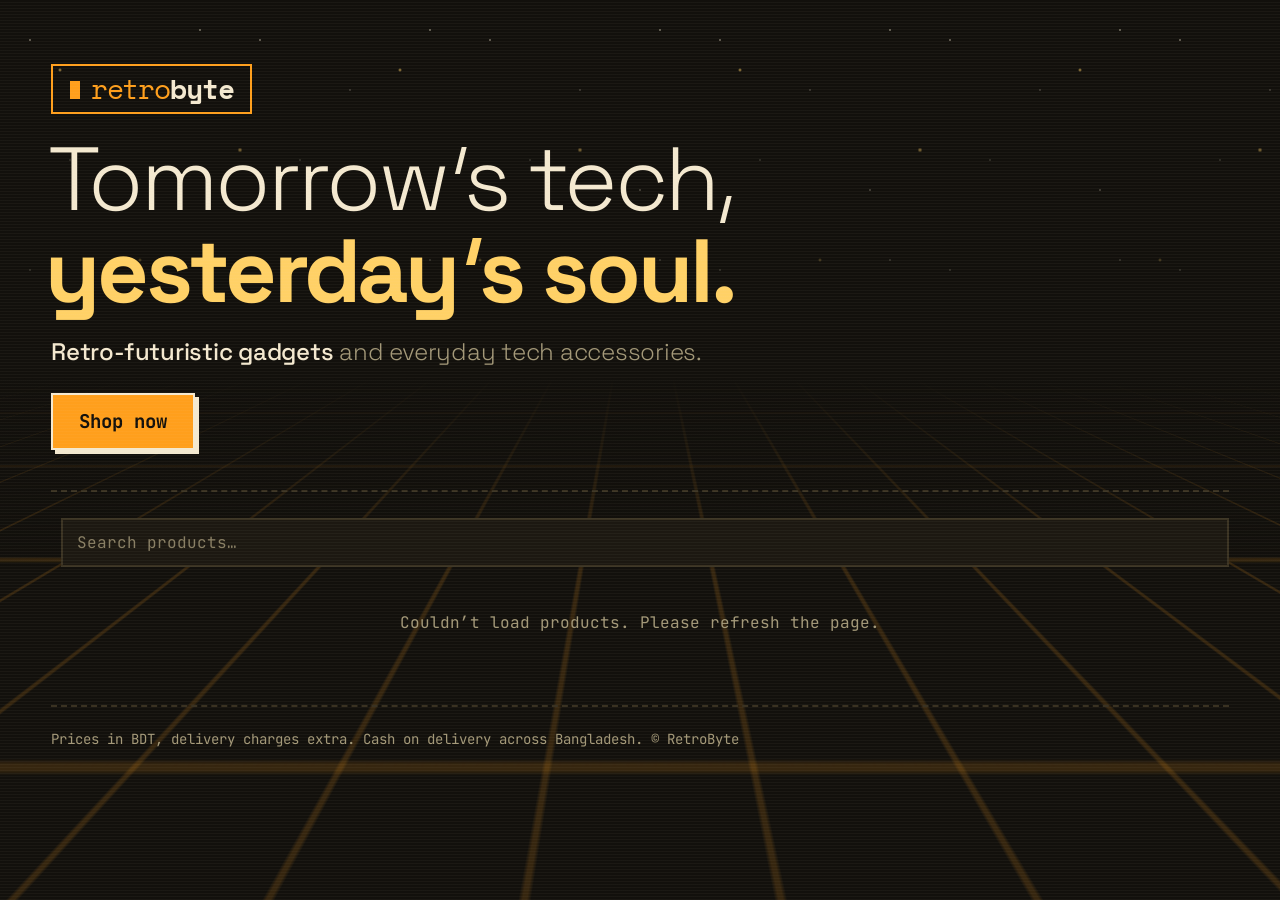
==== commit 3bbb32e5: "Add files via upload" ====
--- a/index.html
+++ b/index.html
@@ -5,6 +5,8 @@
   <meta charset="utf-8">
   <meta name="viewport" content="width=device-width, initial-scale=1, viewport-fit=cover">
   <title>RetroByte · Products &amp; Prices</title>
+  <link rel="preconnect" href="https://wsrv.nl" crossorigin>
+  <link rel="preconnect" href="https://docs.google.com" crossorigin>
   <link rel="preconnect" href="https://fonts.googleapis.com">
   <link rel="preconnect" href="https://fonts.gstatic.com" crossorigin>
   <link
--- a/style.css
+++ b/style.css
@@ -1301,4 +1301,159 @@
   .gt {
     transition: none
   }
+}
+
+/* ===== Page-load intro: one continuous cascade =====
+   Everything shares the same easing and the same "rise + fade" motion, and each step starts
+   before the previous one has finished, so it reads as a single flow instead of separate effects.
+   Order: tagline line 1 -> line 2 (+ punctuation marks as the wipe passes them)
+          -> subline -> button -> dashed line / search + chips -> products.
+   The shop starts the moment the tagline finishes (about 1.3s). */
+:root {
+  --intro-ease: cubic-bezier(.22, 1, .36, 1);
+  --intro-rise: 14px
+}
+
+@keyframes intro-line {
+  from {
+    opacity: 0;
+    transform: translateY(.3em);
+    clip-path: inset(-.15em 100% -.15em -.2em)
+  }
+
+  to {
+    opacity: 1;
+    transform: none;
+    clip-path: inset(-.15em -.3em -.15em -.2em)
+  }
+}
+
+@keyframes intro-mark {
+  from {
+    transform: skewX(-14deg) scaleY(0)
+  }
+
+  to {
+    transform: skewX(-14deg) scaleY(1)
+  }
+}
+
+@keyframes intro-rise {
+  from {
+    opacity: 0;
+    transform: translateY(var(--intro-rise))
+  }
+
+  to {
+    opacity: 1;
+    transform: none
+  }
+}
+
+@keyframes intro-rule {
+  from {
+    border-bottom-color: transparent
+  }
+
+  to {
+    border-bottom-color: var(--line)
+  }
+}
+
+/* tagline */
+.tagline .l1,
+.tagline .l2 {
+  animation: intro-line .9s var(--intro-ease) backwards
+}
+
+.tagline .l1 {
+  animation-delay: .1s
+}
+
+.tagline .l2 {
+  animation-delay: .4s
+}
+
+.tagline .p::before {
+  transform-origin: 50% 100%;
+  animation: intro-mark .5s var(--intro-ease) backwards
+}
+
+/* each mark draws just as the wipe reaches it */
+.tagline .l1 .p.a::before {
+  animation-delay: .5s
+}
+
+.tagline .l1 .p.c::before {
+  animation-delay: .85s
+}
+
+.tagline .l2 .p.a::before {
+  animation-delay: .85s
+}
+
+/* everything after the tagline: same rise, 0.1s apart, overlapping */
+.hero p.sub {
+  animation: intro-rise .8s var(--intro-ease) 1.05s backwards
+}
+
+.hero .nav {
+  animation: intro-rise .8s var(--intro-ease) 1.15s backwards
+}
+
+header.hero {
+  animation: intro-rule .8s var(--intro-ease) 1.3s backwards
+}
+
+#shop .tools {
+  animation: intro-rise .8s var(--intro-ease) 1.3s backwards
+}
+
+#shop .grid {
+  animation: intro-rise .8s var(--intro-ease) 1.42s backwards
+}
+
+/* arriving via a #shop link ("Back to shop"): skip the intro */
+.wrap:has(#shop:target) .tagline .l1,
+.wrap:has(#shop:target) .tagline .l2,
+.wrap:has(#shop:target) .tagline .p::before,
+.wrap:has(#shop:target) .hero p.sub,
+.wrap:has(#shop:target) .hero .nav,
+.wrap:has(#shop:target) header.hero,
+.wrap:has(#shop:target) #shop .tools,
+.wrap:has(#shop:target) #shop .grid {
+  animation: none
+}
+
+@media (prefers-reduced-motion: reduce) {
+
+  .tagline .l1,
+  .tagline .l2,
+  .tagline .p::before,
+  .hero p.sub,
+  .hero .nav,
+  header.hero,
+  #shop .tools,
+  #shop .grid {
+    animation: none
+  }
+}
+
+/* ===== Performance on phones / low-power devices =====
+   Touch devices skip the two purely decorative full-screen effects: the scanline overlay
+   (a fixed layer blended over the whole page every frame) and the shooting stars.
+   The stars, the moving grid floor and all hover effects stay. */
+@media (hover: none) {
+
+  body::after,
+  .shoot {
+    display: none
+  }
+}
+
+/* Pause the endless background animations while a menu/modal is open, since the page behind is covered */
+html[style*="overflow: hidden"] .shoot,
+html[style*="overflow: hidden"] body::before,
+html[style*="overflow: hidden"]::before {
+  animation-play-state: paused
 }
--- a/cart.css
+++ b/cart.css
@@ -15,6 +15,10 @@
   box-shadow: 4px 4px 0 var(--text);
   cursor: pointer;
   transition: transform .16s ease-out
+}
+
+.cart-fab[hidden] {
+  display: none
 }
 
 .cart-fab:active {
@@ -273,6 +277,23 @@
   margin: 14px 0
 }
 
+@media (max-width:600px) {
+  .actions {
+    flex-wrap: nowrap;
+    gap: 10px
+  }
+
+  .actions .btn {
+    display: flex;
+    align-items: center;
+    justify-content: center;
+    padding: 14px 6px;
+    font-size: 14px;
+    line-height: 1.25;
+    white-space: nowrap
+  }
+}
+
 .actions .btn {
   flex: 1 1 0;
   min-width: 0;
@@ -312,4 +333,4 @@
   .cart-panel {
     animation: none
   }
-}+}
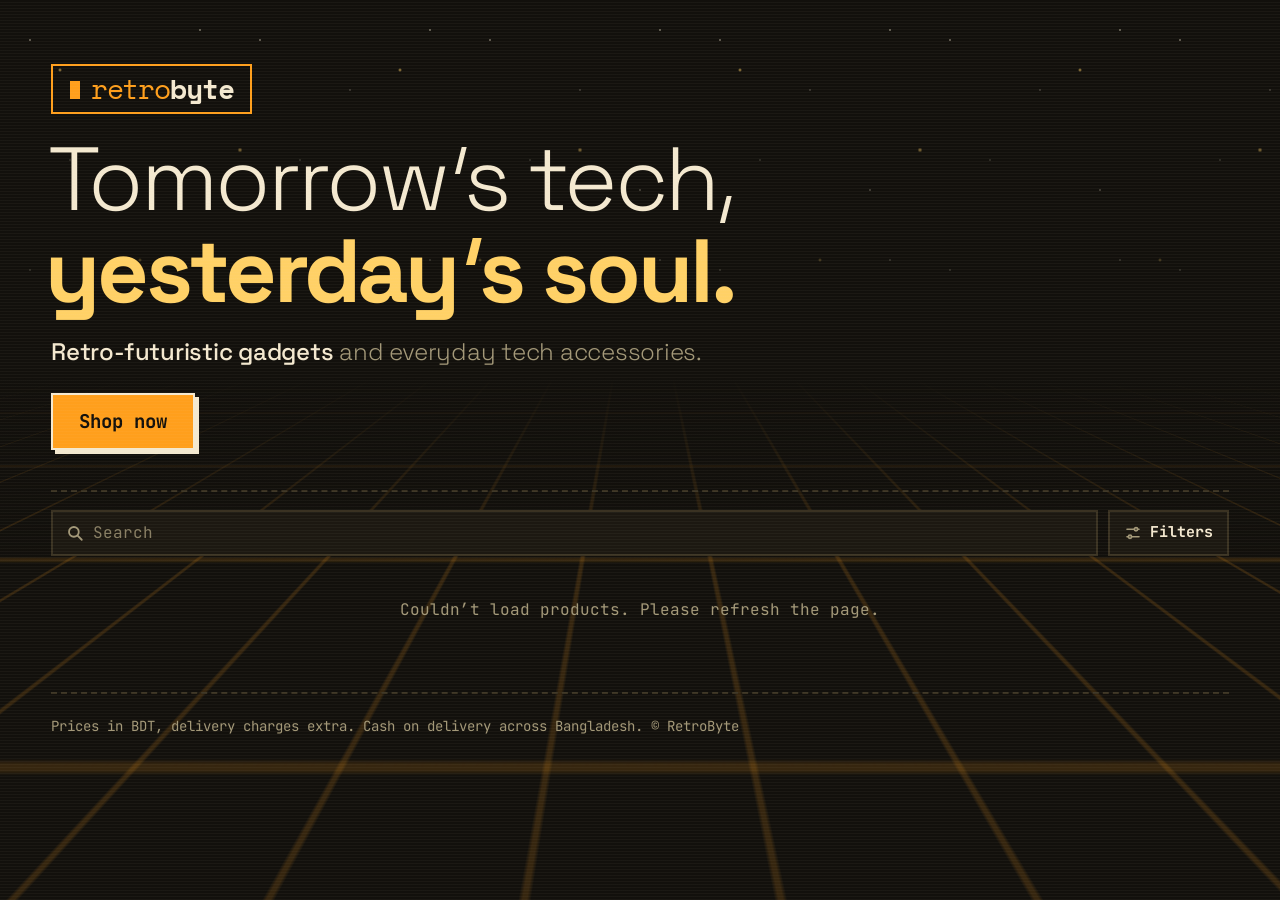
==== commit d296f503: "Add files via upload" ====
--- a/index.html
+++ b/index.html
@@ -14,8 +14,8 @@
     rel="stylesheet">
   <link rel="icon" type="image/png" href="logo.png">
   <link rel="apple-touch-icon" href="logo.png">
-  <link rel="stylesheet" href="style.css">
-  <link rel="stylesheet" href="cart.css">
+  <link rel="stylesheet" href="style.css?v=4">
+  <link rel="stylesheet" href="cart.css?v=4">
   <link rel="stylesheet" href="order.css">
 </head>
 
@@ -35,7 +35,17 @@
     <section id="shop">
       <div class="tools">
         <div class="chips" id="chips"></div>
-        <input type="search" id="q" placeholder="Search products…" aria-label="Search products">
+        <input type="search" id="q" placeholder="Search" aria-label="Search products">
+        <button type="button" class="filter-btn" id="filterbtn" aria-haspopup="dialog">
+          <svg viewBox="0 0 24 24" width="18" height="18" fill="none" stroke="currentColor" stroke-width="2.2"
+            stroke-linecap="round" aria-hidden="true">
+            <path d="M4 7h10M18 7h2M4 17h2M10 17h10" />
+            <circle cx="16" cy="7" r="2.2" />
+            <circle cx="8" cy="17" r="2.2" />
+          </svg>
+          <span>Filters</span><span class="fcount" id="fcount" hidden></span>
+        </button>
+        <div class="factive" id="factive" hidden></div>
       </div>
       <div class="grid" id="grid"></div>
     </section>
--- a/style.css
+++ b/style.css
@@ -306,32 +306,6 @@
 }
 
 @media (max-width:600px) {
-  .tools {
-    flex-direction: column;
-    align-items: stretch;
-    gap: 14px
-  }
-
-  .chips {
-    flex-wrap: wrap;
-    gap: 8px;
-    order: 2
-  }
-
-  .chip {
-    flex: 1 1 auto;
-    padding: 11px 12px;
-    text-align: center
-  }
-
-  input[type=search] {
-    margin-left: 0;
-    width: 100%;
-    flex: none;
-    font-size: 16px;
-    order: 1
-  }
-
   .grid {
     grid-template-columns: repeat(2, minmax(0, 1fr));
     gap: 10px
@@ -689,6 +663,10 @@
   color: #d64545
 }
 
+.stock.soon {
+  color: var(--accent2)
+}
+
 .qty {
   display: flex;
   align-items: center;
@@ -1405,12 +1383,21 @@
   animation: intro-rule .8s var(--intro-ease) 1.3s backwards
 }
 
-#shop .tools {
-  animation: intro-rise .8s var(--intro-ease) 1.3s backwards
-}
-
+/* Shop: held (paused at its hidden first frame) until script.js adds .go, which happens once the tagline
+   intro is done AND the element is actually on screen. On phones the shop starts below the fold, so a
+   plain timer would finish before anyone scrolls down to see it. */
+#shop .tools,
 #shop .grid {
-  animation: intro-rise .8s var(--intro-ease) 1.42s backwards
+  animation: intro-rise .8s var(--intro-ease) backwards paused
+}
+
+#shop .grid {
+  animation-delay: .12s
+}
+
+#shop .tools.go,
+#shop .grid.go {
+  animation-play-state: running
 }
 
 /* arriving via a #shop link ("Back to shop"): skip the intro */
@@ -1456,4 +1443,400 @@
 html[style*="overflow: hidden"] body::before,
 html[style*="overflow: hidden"]::before {
   animation-play-state: paused
+}
+
+/* ===== Product page intro (same easing + rise as the home page) =====
+   Order: top bar -> breadcrumb -> gallery -> info column, one piece at a time (0.06s apart)
+   -> "You may also like", which reveals when scrolled into view (see product.js).
+   #detail.intro is only set for the first render, so a background data refresh never replays it. */
+.topbar {
+  animation: intro-rise .7s var(--intro-ease) backwards
+}
+
+#detail.intro .crumb {
+  animation: intro-rise .7s var(--intro-ease) .08s backwards
+}
+
+#detail.intro .dmedia {
+  animation: intro-rise .8s var(--intro-ease) .16s backwards
+}
+
+#detail.intro .dinfo>* {
+  animation: intro-rise .7s var(--intro-ease) calc(.24s + var(--i, 0) * .06s) backwards
+}
+
+#detail.intro .dinfo>:nth-child(1) {
+  --i: 0
+}
+
+#detail.intro .dinfo>:nth-child(2) {
+  --i: 1
+}
+
+#detail.intro .dinfo>:nth-child(3) {
+  --i: 2
+}
+
+#detail.intro .dinfo>:nth-child(4) {
+  --i: 3
+}
+
+#detail.intro .dinfo>:nth-child(5) {
+  --i: 4
+}
+
+#detail.intro .dinfo>:nth-child(6) {
+  --i: 5
+}
+
+#detail.intro .dinfo>:nth-child(7) {
+  --i: 6
+}
+
+#detail.intro .dinfo>:nth-child(8) {
+  --i: 7
+}
+
+#detail.intro .dinfo>:nth-child(n+9) {
+  --i: 8
+}
+
+#detail.intro .sec.rel,
+#detail.intro #related {
+  animation: intro-rise .8s var(--intro-ease) backwards paused
+}
+
+#detail.intro #related {
+  animation-delay: .12s
+}
+
+#detail.intro .sec.rel.go,
+#detail.intro #related.go {
+  animation-play-state: running
+}
+
+@media (prefers-reduced-motion: reduce) {
+
+  .topbar,
+  #detail.intro .crumb,
+  #detail.intro .dmedia,
+  #detail.intro .dinfo>*,
+  #detail.intro .sec.rel,
+  #detail.intro #related {
+    animation: none
+  }
+}
+
+/* Load more button + newly revealed cards */
+.more {
+  grid-column: 1/-1;
+  display: flex;
+  justify-content: center;
+  padding: 14px 0 4px
+}
+
+.more .btn {
+  min-width: min(320px, 100%);
+  text-align: center;
+  cursor: pointer
+}
+
+.card.pop {
+  animation: intro-rise .5s var(--intro-ease) backwards
+}
+
+@media (prefers-reduced-motion: reduce) {
+  .card.pop {
+    animation: none
+  }
+}
+
+/* ===== All devices: search + "Filters" button (opens the filters sheet) instead of the category chips =====
+ Row 1: search box + Filters button, same height, same border / surface / lift-on-press style.
+ Row 2 (only while filters are on): one-line summary with a Clear button. */
+.tools {
+  display: flex;
+  flex-direction: row;
+  flex-wrap: wrap;
+  align-items: stretch;
+  gap: 10px;
+  margin: 18px 0 12px
+}
+
+.tools .chips {
+  display: none !important
+}
+
+.tools input[type=search] {
+  order: 1;
+  flex: 1 1 0;
+  width: auto;
+  min-width: 0;
+  height: 46px;
+  margin: 0;
+  padding: 0 12px 0 40px;
+  font-size: 16px;
+  /* 16px stops iPhones from zooming in when the box is tapped */
+  line-height: 1;
+  background-image: url("data:image/svg+xml,%3Csvg xmlns='http://www.w3.org/2000/svg' viewBox='0 0 24 24' fill='none' stroke='%23a39878' stroke-width='2.4' stroke-linecap='round'%3E%3Ccircle cx='10.5' cy='10.5' r='6.5'/%3E%3Cpath d='M15.5 15.5L21 21'/%3E%3C/svg%3E");
+  background-repeat: no-repeat;
+  background-position: 13px center;
+  background-size: 18px
+}
+
+.tools .filter-btn {
+  order: 2;
+  flex: 0 0 auto;
+  display: inline-flex;
+  align-items: center;
+  justify-content: center;
+  gap: 8px;
+  height: 46px;
+  margin: 0;
+  padding: 0 14px;
+  border: 2px solid var(--line);
+  border-radius: 0;
+  background: var(--surface);
+  color: var(--text);
+  font: 700 15px/1 "JetBrains Mono", monospace;
+  white-space: nowrap;
+  cursor: pointer;
+  -webkit-appearance: none;
+  appearance: none;
+  -webkit-tap-highlight-color: transparent;
+  transition: transform .16s ease-out, border-color .16s ease-out, box-shadow .16s ease-out
+}
+
+.tools .filter-btn svg {
+  flex: 0 0 auto;
+  color: var(--muted)
+}
+
+/* filters are on: same highlight the search box gets */
+.tools .filter-btn:has(.fcount:not([hidden])) {
+  border-color: var(--accent2)
+}
+
+.tools .filter-btn:has(.fcount:not([hidden])) svg {
+  color: var(--accent2)
+}
+
+.tools .filter-btn:active {
+  transform: translate(-1px, -1px);
+  box-shadow: 3px 3px 0 var(--accent)
+}
+
+.tools .filter-btn:focus-visible {
+  outline: none;
+  border-color: var(--accent2);
+  box-shadow: 3px 3px 0 var(--accent)
+}
+
+.tools input[type=search]:focus {
+  transform: translate(-1px, -1px);
+  box-shadow: 3px 3px 0 var(--accent)
+}
+
+.fcount {
+  min-width: 20px;
+  padding: 2px 5px;
+  background: var(--accent);
+  color: var(--onaccent);
+  font-size: 12px;
+  line-height: 1.2;
+  text-align: center
+}
+
+.fcount[hidden] {
+  display: none
+}
+
+.tools .factive {
+  order: 3;
+  flex: 1 0 100%;
+  display: flex;
+  align-items: center;
+  justify-content: space-between;
+  gap: 10px;
+  font-size: 13px;
+  color: var(--muted)
+}
+
+.tools .factive[hidden] {
+  display: none
+}
+
+.factive span {
+  min-width: 0;
+  overflow: hidden;
+  text-overflow: ellipsis;
+  white-space: nowrap
+}
+
+.factive button {
+  flex: 0 0 auto;
+  padding: 4px 0;
+  border: 0;
+  background: none;
+  color: var(--accent2);
+  font: 700 13px "JetBrains Mono", monospace;
+  text-decoration: underline;
+  cursor: pointer
+}
+
+/* The filters sheet (slides up from the bottom) */
+.fl-ov {
+  position: fixed;
+  inset: 0;
+  z-index: 100;
+  background: rgba(0, 0, 0, .6)
+}
+
+.fl-sheet {
+  position: fixed;
+  left: 0;
+  right: 0;
+  bottom: 0;
+  z-index: 101;
+  display: flex;
+  flex-direction: column;
+  max-height: 85dvh;
+  overscroll-behavior: contain;
+  background: var(--surface);
+  border-top: 2px solid var(--text);
+  padding-bottom: env(safe-area-inset-bottom, 0px);
+  animation: flup .22s ease-out
+}
+
+.fl-ov[hidden],
+.fl-sheet[hidden] {
+  display: none
+}
+
+@keyframes flup {
+  from {
+    transform: translateY(40px);
+    opacity: 0
+  }
+}
+
+.fl-grip {
+  width: 44px;
+  height: 4px;
+  margin: 8px auto 0;
+  background: var(--line)
+}
+
+.fl-head {
+  display: flex;
+  align-items: center;
+  justify-content: space-between;
+  padding: 8px 18px 10px;
+  border-bottom: 2px dashed var(--line)
+}
+
+.fl-head h2 {
+  margin: 0;
+  font-size: 18px
+}
+
+.fl-body {
+  flex: 1;
+  overflow-y: auto;
+  padding: 4px 18px 8px
+}
+
+.fl-h {
+  margin: 16px 0 10px;
+  font-size: 12px;
+  letter-spacing: .08em;
+  text-transform: uppercase;
+  color: var(--muted)
+}
+
+.fl-opts {
+  display: flex;
+  flex-wrap: wrap;
+  gap: 8px
+}
+
+.fl-opt {
+  min-height: 42px;
+  padding: 8px 14px;
+  border: 2px solid var(--line);
+  background: var(--bg);
+  color: var(--text);
+  font: 700 14px "JetBrains Mono", monospace;
+  cursor: pointer
+}
+
+.fl-opt span {
+  margin-left: 4px;
+  color: var(--muted);
+  font-weight: 400
+}
+
+.fl-opt[aria-pressed="true"] {
+  background: var(--tag);
+  border-color: var(--tag);
+  color: var(--tagtext)
+}
+
+.fl-opt[aria-pressed="true"] span {
+  color: inherit;
+  opacity: .8
+}
+
+.fl-opt:focus-visible {
+  outline: 2px solid var(--accent2);
+  outline-offset: 2px
+}
+
+.fl-foot {
+  display: flex;
+  align-items: center;
+  gap: 14px;
+  padding: 12px 18px 16px;
+  border-top: 2px dashed var(--line)
+}
+
+.fl-foot .btn {
+  flex: 1;
+  text-align: center;
+  padding: 13px 8px
+}
+
+.fl-foot .cart-clear {
+  align-self: center
+}
+
+@keyframes flfade {
+  from {
+    opacity: 0
+  }
+}
+
+@media (min-width:601px) {
+  .fl-sheet {
+    top: 50%;
+    left: 50%;
+    right: auto;
+    bottom: auto;
+    width: min(520px, calc(100% - 24px));
+    max-height: calc(100dvh - 24px);
+    transform: translate(-50%, -50%);
+    border: 2px solid var(--text);
+    box-shadow: 6px 6px 0 var(--accent);
+    animation: flfade .18s ease-out
+  }
+
+  .fl-grip {
+    display: none
+  }
+}
+
+@media (prefers-reduced-motion: reduce) {
+  .fl-sheet {
+    animation: none
+  }
 }
--- a/cart.css
+++ b/cart.css
@@ -333,4 +333,4 @@
   .cart-panel {
     animation: none
   }
-}
+}
